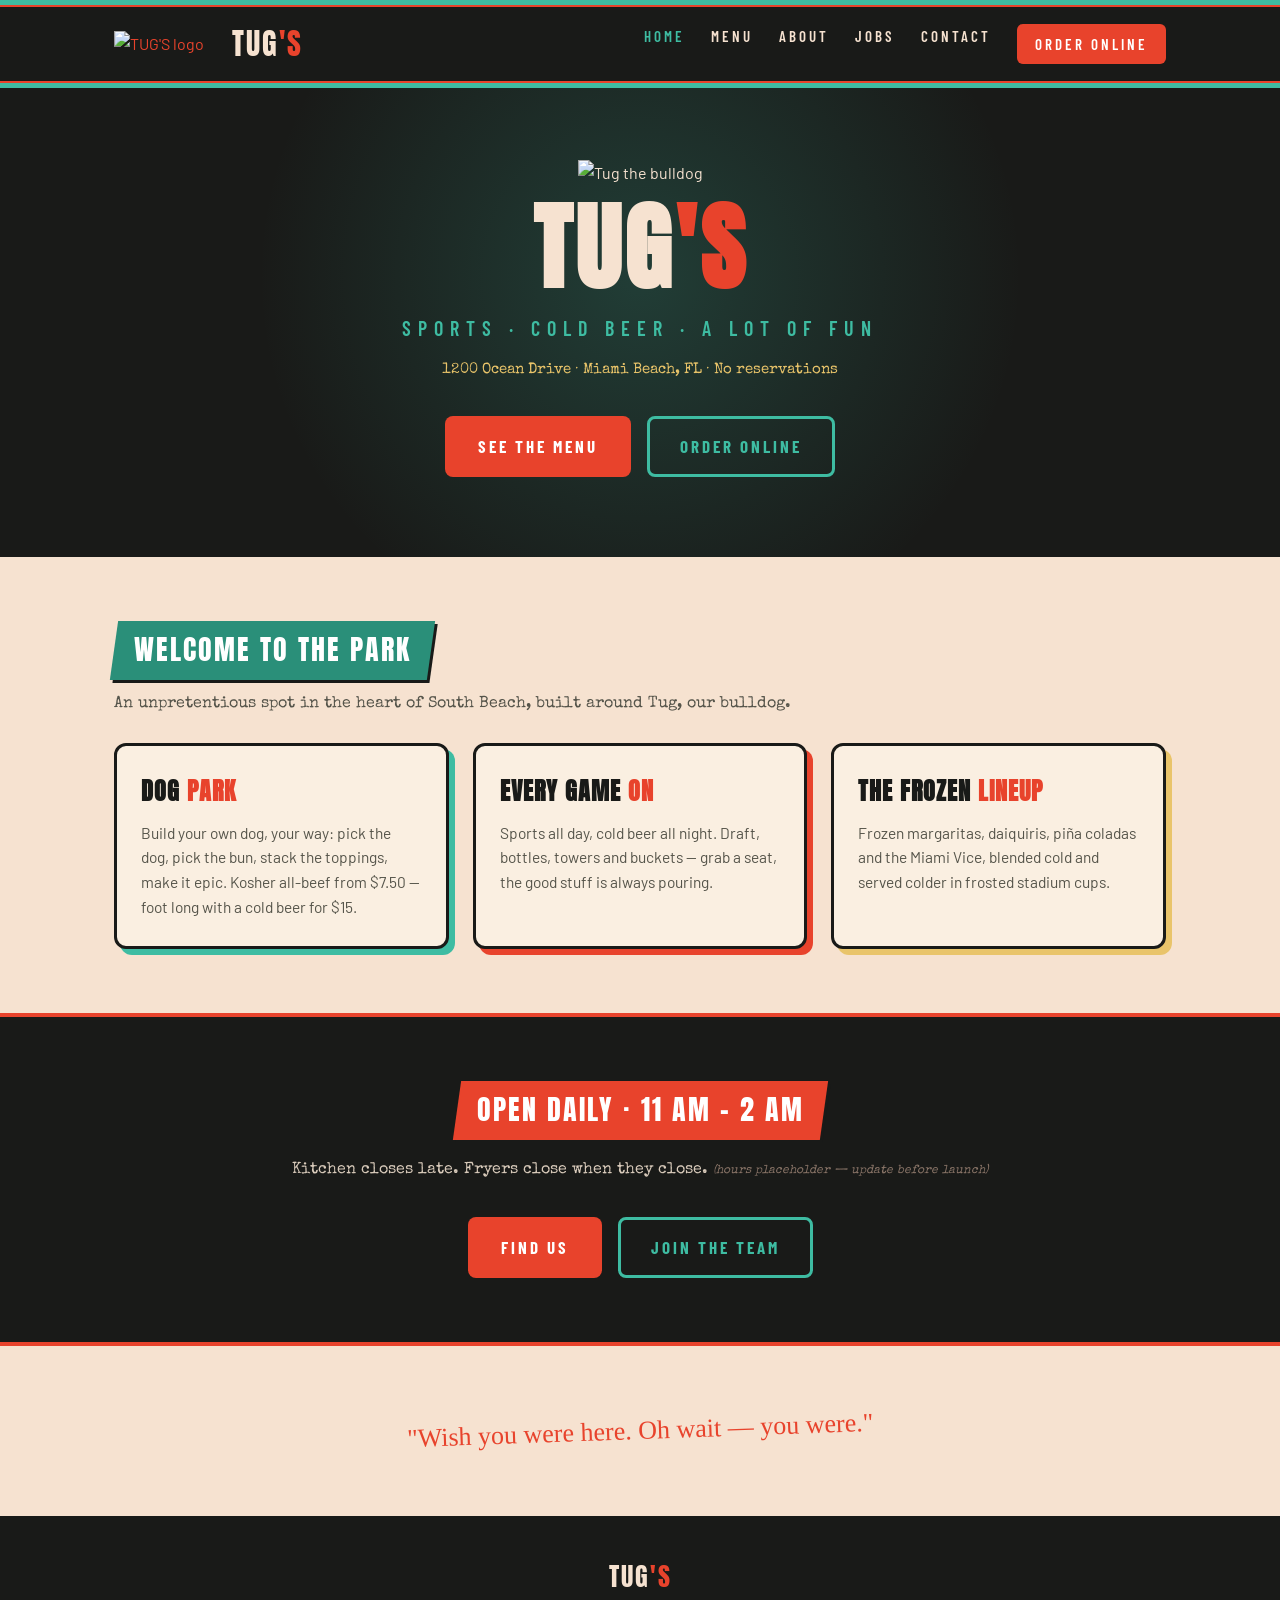
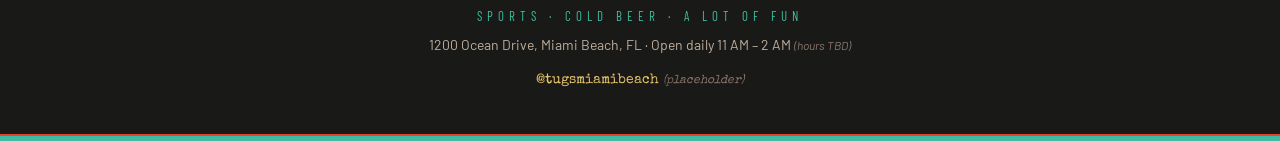
==== index.html @ 77f96ed5 "Add files via upload" ====
<!DOCTYPE html>
<html lang="en">
<head>
<meta charset="UTF-8">
<meta name="viewport" content="width=device-width, initial-scale=1">
<title>TUG'S — Sports Bar & Restaurant, Miami Beach</title>
<meta name="description" content="TUG'S: sports, cold beer and a lot of fun at 1200 Ocean Drive, Miami Beach. Build-your-own dogs, smash burgers, frozen drinks.">
<link rel="preconnect" href="https://fonts.googleapis.com">
<link href="https://fonts.googleapis.com/css2?family=Anton&family=Barlow:wght@400;600&family=Barlow+Condensed:wght@600;700&family=Special+Elite&family=Permanent+Marker&display=swap" rel="stylesheet">
<link rel="stylesheet" href="styles.css">
<link rel="icon" href="assets/logo.png">
</head>
<body>
<div class="stripes"></div>
<header><div class="nav">
  <a href="index.html"><img src="assets/logo.png" alt="TUG'S logo"></a>
  <a href="index.html" class="brand">TUG<span>'S</span></a>
  <nav>
    <a href="index.html" class="active">Home</a>
    <a href="menu.html" >Menu</a>
    <a href="about.html" >About</a>
    <a href="jobs.html" >Jobs</a>
    <a href="contact.html" >Contact</a>
    <a href="#" class="cta" title="Coming soon">Order Online</a>
  </nav>
  <button class="burger" aria-label="Abrir menú" aria-expanded="false"><span></span><span></span><span></span></button>
</div></header>
<div class="stripes b"></div>

<div class="hero">
  <div class="glow"></div>
  <img src="assets/logo.png" alt="Tug the bulldog">
  <h1>TUG<span>'S</span></h1>
  <div class="tag">Sports &middot; Cold Beer &middot; A Lot of Fun</div>
  <div class="addr">1200 Ocean Drive &middot; Miami Beach, FL &middot; No reservations</div>
  <div class="btns">
    <a class="btn solid" href="menu.html">See the Menu</a>
    <a class="btn ghost" href="#" title="Coming soon">Order Online</a>
  </div>
</div>

<section><div class="wrap">
  <span class="plate"><span>WELCOME TO THE PARK</span></span>
  <p class="sec-sub">An unpretentious spot in the heart of South Beach, built around Tug, our bulldog.</p>
  <div class="cards">
    <div class="card"><h3>DOG <em>PARK</em></h3><p>Build your own dog, your way: pick the dog, pick the bun, stack the toppings, make it epic. Kosher all-beef from $7.50 &mdash; foot long with a cold beer for $15.</p></div>
    <div class="card"><h3>EVERY GAME <em>ON</em></h3><p>Sports all day, cold beer all night. Draft, bottles, towers and buckets &mdash; grab a seat, the good stuff is always pouring.</p></div>
    <div class="card"><h3>THE FROZEN <em>LINEUP</em></h3><p>Frozen margaritas, daiquiris, pi&ntilde;a coladas and the Miami Vice, blended cold and served colder in frosted stadium cups.</p></div>
  </div>
</div></section>

<div class="band-dark"><section><div class="wrap" style="text-align:center">
  <span class="plate"><span>OPEN DAILY &middot; 11 AM &ndash; 2 AM</span></span>
  <p style="margin-top:18px;font-family:'Special Elite',monospace">Kitchen closes late. Fryers close when they close. <span class="ph">(hours placeholder &mdash; update before launch)</span></p>
  <div class="btns"><a class="btn solid" href="contact.html">Find Us</a><a class="btn ghost" href="jobs.html">Join the Team</a></div>
</div></section></div>

<section><div class="wrap" style="text-align:center">
  <p class="scrawl" style="font-size:26px">"Wish you were here. Oh wait &mdash; you were."</p>
</div></section>

<footer>
  <div class="fbrand">TUG<span>'S</span></div>
  <div class="ftag">Sports &middot; Cold Beer &middot; A Lot of Fun</div>
  <div class="faddr">1200 Ocean Drive, Miami Beach, FL &middot; Open daily 11 AM &ndash; 2 AM <span class="ph">(hours TBD)</span></div>
  <div class="fsocial"><a href="https://instagram.com/tugsmiamibeach">@tugsmiamibeach</a> <span class="ph">(placeholder)</span></div>
</footer>
<div class="stripes b"></div>

<script>
(function(){
  var b = document.querySelector('.burger'), h = document.querySelector('header');
  if(!b) return;
  b.addEventListener('click', function(){
    var open = h.classList.toggle('open');
    b.setAttribute('aria-expanded', open);
  });
  document.querySelectorAll('header nav a').forEach(function(a){
    a.addEventListener('click', function(){ h.classList.remove('open'); b.setAttribute('aria-expanded','false'); });
  });
})();
</script>
</body></html>
---- styles.css ----
:root{
  --teal:#3EBCA2; --teal-deep:#2A8F79; --coral:#E8432C; --ink:#191A18;
  --blush:#F6E2D0; --blush-2:#FAEFE1; --gold:#E9C46A; --gray:#55544a;
}
*{margin:0;padding:0;box-sizing:border-box}
html{scroll-behavior:smooth}
body{font-family:'Barlow',sans-serif;color:var(--ink);background:var(--blush);line-height:1.6}
img{max-width:100%}
a{color:var(--coral);text-decoration:none}
.wrap{max-width:1100px;margin:0 auto;padding:0 24px}

/* team stripes */
.stripes{height:10px;background:var(--coral);border-top:5px solid var(--teal);border-bottom:3px solid var(--ink)}
.stripes.b{border-top:3px solid var(--ink);border-bottom:5px solid var(--teal)}

/* header */
header{background:var(--ink);position:sticky;top:0;z-index:50}
.nav{display:flex;align-items:center;gap:28px;padding:10px 24px;max-width:1100px;margin:0 auto}
.nav img{height:58px}
.nav .brand{font-family:'Anton',sans-serif;font-size:30px;color:var(--blush);letter-spacing:2px}
.nav .brand span{color:var(--coral)}
.nav nav{margin-left:auto;display:flex;gap:26px;flex-wrap:wrap}
.nav nav a{font-family:'Barlow Condensed',sans-serif;font-weight:600;letter-spacing:3px;font-size:15px;color:var(--blush);text-transform:uppercase}
.nav nav a:hover,.nav nav a.active{color:var(--teal)}
.nav .cta{background:var(--coral);color:#fff !important;padding:8px 18px;border-radius:6px}
.nav .cta:hover{background:#d13a24;color:#fff !important}

/* hero */
.hero{background:var(--ink);color:var(--blush);text-align:center;padding:72px 24px 80px;position:relative;overflow:hidden}
.hero .glow{position:absolute;left:50%;top:40%;width:900px;height:900px;transform:translate(-50%,-50%);
  background:radial-gradient(circle,rgba(62,188,162,.22),transparent 60%);pointer-events:none}
.hero img{height:230px;position:relative}
.hero h1{font-family:'Anton',sans-serif;font-size:clamp(52px,9vw,96px);letter-spacing:4px;line-height:1;margin-top:14px;position:relative}
.hero h1 span{color:var(--coral)}
.hero .tag{font-family:'Barlow Condensed',sans-serif;font-weight:600;letter-spacing:7px;font-size:clamp(14px,2.4vw,20px);color:var(--teal);margin-top:16px;text-transform:uppercase;position:relative}
.hero .addr{font-family:'Special Elite',monospace;font-size:15px;color:var(--gold);margin-top:14px;position:relative}
.btns{display:flex;gap:16px;justify-content:center;margin-top:34px;flex-wrap:wrap;position:relative}
.btn{font-family:'Barlow Condensed',sans-serif;font-weight:700;letter-spacing:3px;font-size:17px;text-transform:uppercase;
  padding:14px 30px;border-radius:8px;display:inline-block;border:3px solid transparent}
.btn.solid{background:var(--coral);color:#fff}
.btn.solid:hover{background:#d13a24}
.btn.ghost{border-color:var(--teal);color:var(--teal)}
.btn.ghost:hover{background:var(--teal);color:var(--ink)}

/* sections */
section{padding:64px 0}
.plate{display:inline-block;background:var(--teal-deep);color:#fff;font-family:'Anton',sans-serif;
  font-size:clamp(20px,3vw,28px);letter-spacing:2px;padding:6px 20px 8px;transform:skew(-8deg);box-shadow:3px 3px 0 var(--ink)}
.plate.or{background:var(--coral)}
.plate span{display:inline-block;transform:skew(8deg)}
.sec-sub{font-family:'Special Elite',monospace;color:var(--gray);margin:12px 0 26px;font-size:16px}

/* cards */
.cards{display:grid;grid-template-columns:repeat(auto-fit,minmax(260px,1fr));gap:24px;margin-top:10px}
.card{background:var(--blush-2);border:3px solid var(--ink);border-radius:12px;padding:26px 24px;box-shadow:6px 6px 0 var(--teal)}
.card:nth-child(2){box-shadow:6px 6px 0 var(--coral)}
.card:nth-child(3){box-shadow:6px 6px 0 var(--gold)}
.card h3{font-family:'Anton',sans-serif;font-size:24px;letter-spacing:1px;margin-bottom:10px}
.card h3 em{font-style:normal;color:var(--coral)}
.card p{font-size:15.5px;color:var(--gray)}

/* dark band */
.band-dark{background:var(--ink);color:var(--blush);border-top:4px solid var(--coral);border-bottom:4px solid var(--coral)}
.band-dark .plate{background:var(--coral)}
.band-dark p{color:#d9cbbb}

/* menu page */
.menu-nav{display:flex;gap:12px;flex-wrap:wrap;margin:20px 0 8px}
.menu-nav a{font-family:'Barlow Condensed',sans-serif;font-weight:700;letter-spacing:2px;font-size:14px;text-transform:uppercase;
  border:2px solid var(--ink);border-radius:20px;padding:6px 16px;color:var(--ink)}
.menu-nav a:hover{background:var(--ink);color:var(--blush)}
.mgrid{display:grid;grid-template-columns:1fr 1fr;gap:8px 56px;margin-top:18px}
@media(max-width:760px){.mgrid{grid-template-columns:1fr}}
.mi{padding:9px 0;border-bottom:2px dotted rgba(25,26,24,.25)}
.mi .l{display:flex;align-items:baseline;gap:10px}
.mi .n{font-family:'Barlow Condensed',sans-serif;font-weight:700;font-size:18px;letter-spacing:.5px;text-transform:uppercase}
.mi .dots{flex:1}
.mi .p{font-family:'Barlow Condensed',sans-serif;font-weight:700;font-size:18px;color:var(--coral);white-space:nowrap}
.mi .d{font-size:14px;color:var(--gray);margin-top:2px}
.note{font-family:'Special Elite',monospace;font-size:14px;color:var(--teal-deep);margin:8px 0}

/* dog park feature */
.dogpark{background:var(--ink);color:var(--blush);border:4px solid var(--coral);border-radius:14px;
  box-shadow:10px 10px 0 var(--teal);padding:34px 34px 30px;position:relative;overflow:hidden;margin:26px 0}
.dogpark .fence{position:absolute;top:0;left:0;right:0;height:16px;
  background:repeating-linear-gradient(90deg,var(--teal) 0 14px,transparent 14px 30px);opacity:.55}
.dogpark h2{font-family:'Anton',sans-serif;font-size:clamp(38px,6vw,58px);letter-spacing:2px}
.dogpark h2 em{font-style:normal;color:var(--coral)}
.dogpark .tag{font-family:'Special Elite',monospace;color:var(--teal);margin:6px 0 22px}
.steps{display:grid;grid-template-columns:repeat(auto-fit,minmax(170px,1fr));gap:22px}
.steps h4{font-family:'Barlow Condensed',sans-serif;font-weight:700;font-size:14px;letter-spacing:1.5px;color:#fff;
  background:var(--teal-deep);display:inline-block;padding:3px 10px;border-radius:4px;margin-bottom:8px}
.steps .or h4{background:var(--coral)}
.steps div p{font-size:15px;color:#e8dccb}
.steps b{color:#fff}
.steps .pp{color:var(--coral);font-weight:700}
.dogpark .pup{position:absolute;right:26px;top:20px;width:110px}
@media(max-width:700px){.dogpark .pup{display:none}}

/* jobs */
.job{background:var(--blush-2);border:3px solid var(--ink);border-radius:12px;padding:26px;margin-bottom:22px;box-shadow:5px 5px 0 var(--teal)}
.job h3{font-family:'Anton',sans-serif;font-size:26px;letter-spacing:1px}
.job .pay{font-family:'Barlow Condensed',sans-serif;font-weight:700;color:var(--coral);letter-spacing:1px;font-size:17px;margin:4px 0 10px}
.job p{font-size:15.5px;color:var(--gray)}
.job .apply{display:inline-block;margin-top:12px}

/* footer */
footer{background:var(--ink);color:var(--blush);padding:40px 24px;text-align:center}
footer .fbrand{font-family:'Anton',sans-serif;font-size:26px;letter-spacing:2px}
footer .fbrand span{color:var(--coral)}
footer .ftag{font-family:'Barlow Condensed',sans-serif;letter-spacing:5px;font-size:13px;color:var(--teal);margin:8px 0;text-transform:uppercase}
footer .faddr{font-size:14px;color:#bfae9d}
footer .fsocial{margin-top:12px;font-family:'Special Elite',monospace;font-size:14px}
footer .fsocial a{color:var(--gold)}
.scrawl{font-family:'Permanent Marker',cursive;color:var(--coral);transform:rotate(-2deg);display:inline-block}
.ph{font-size:12px;color:#8a7568;font-style:italic}

/* responsive fixes */
.split{display:grid;grid-template-columns:1fr 340px;gap:44px;align-items:center}
.split2{display:grid;grid-template-columns:1fr 1fr;gap:40px;align-items:start}
@media(max-width:820px){
  .split,.split2{grid-template-columns:1fr}
  .nav{flex-wrap:wrap;justify-content:center;gap:14px;padding:10px 14px}
  .nav nav{margin-left:0;justify-content:center;gap:16px;width:100%}
  section{padding:44px 0}
}

/* menu accordion */
details.msec{margin-top:34px}
details.msec>summary{list-style:none;cursor:pointer;display:flex;align-items:center;gap:14px}
details.msec>summary::-webkit-details-marker{display:none}
.chev{display:none;font-size:20px;color:var(--coral);transition:transform .2s;font-family:'Barlow Condensed',sans-serif;font-weight:700}
details[open]>summary .chev{transform:rotate(180deg)}
@media(max-width:760px){
  .chev{display:inline-block}
  details.msec{border-bottom:2px solid rgba(25,26,24,.15);padding-bottom:18px;margin-top:22px}
}
@media(min-width:761px){ details.msec>summary{pointer-events:none} }

/* hamburger nav */
.burger{display:none;margin-left:auto;background:none;border:0;cursor:pointer;padding:8px;z-index:60}
.burger span{display:block;width:27px;height:3px;background:var(--blush);margin:5px 0;border-radius:2px;transition:.25s}
@media(max-width:820px){
  .nav{flex-wrap:nowrap;justify-content:flex-start;gap:14px}
  .burger{display:block}
  .nav nav{display:none;position:absolute;top:100%;left:0;right:0;background:var(--ink);
    flex-direction:column;align-items:center;gap:0;padding:8px 0 20px;border-bottom:4px solid var(--coral);width:auto;margin:0}
  .nav nav a{padding:13px 0;font-size:17px}
  .nav nav .cta{margin-top:10px;padding:10px 28px}
  header.open .nav nav{display:flex}
  header.open .burger span:nth-child(1){transform:translateY(8px) rotate(45deg)}
  header.open .burger span:nth-child(2){opacity:0}
  header.open .burger span:nth-child(3){transform:translateY(-8px) rotate(-45deg)}
}
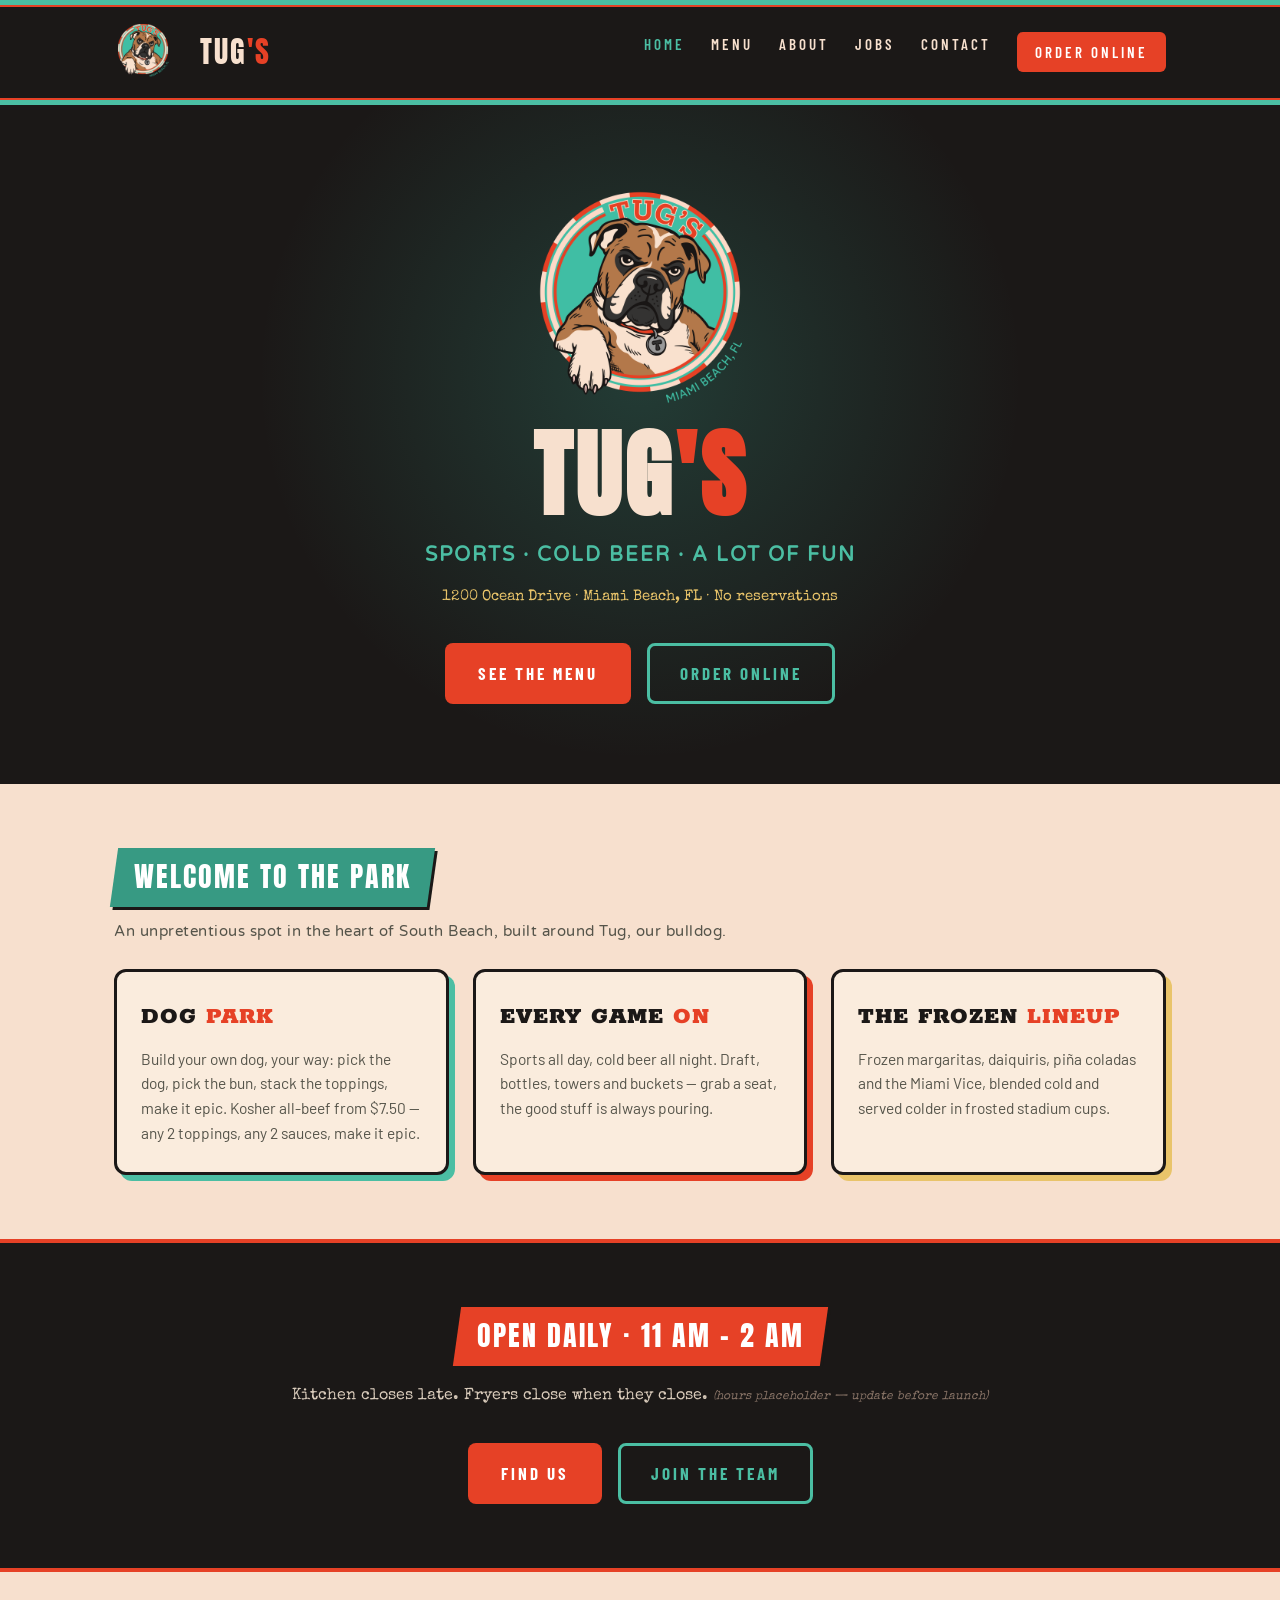
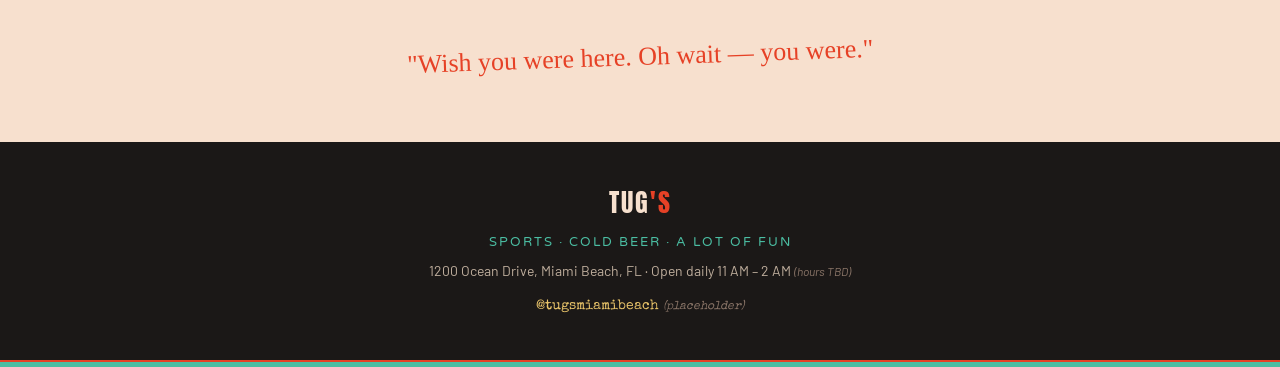
==== commit 5063b17e: "Add files via upload" ====
--- a/index.html
+++ b/index.html
@@ -6,7 +6,7 @@
 <title>TUG'S — Sports Bar & Restaurant, Miami Beach</title>
 <meta name="description" content="TUG'S: sports, cold beer and a lot of fun at 1200 Ocean Drive, Miami Beach. Build-your-own dogs, smash burgers, frozen drinks.">
 <link rel="preconnect" href="https://fonts.googleapis.com">
-<link href="https://fonts.googleapis.com/css2?family=Anton&family=Barlow:wght@400;600&family=Barlow+Condensed:wght@600;700&family=Special+Elite&family=Permanent+Marker&display=swap" rel="stylesheet">
+<link href="https://fonts.googleapis.com/css2?family=Anton&family=Barlow:wght@400;600&family=Barlow+Condensed:wght@600;700&family=Special+Elite&family=Rokkitt:wght@900&family=Varela+Round&family=Permanent+Marker&display=swap" rel="stylesheet">
 <link rel="stylesheet" href="styles.css">
 <link rel="icon" href="assets/logo.png">
 </head>
@@ -43,7 +43,7 @@
   <span class="plate"><span>WELCOME TO THE PARK</span></span>
   <p class="sec-sub">An unpretentious spot in the heart of South Beach, built around Tug, our bulldog.</p>
   <div class="cards">
-    <div class="card"><h3>DOG <em>PARK</em></h3><p>Build your own dog, your way: pick the dog, pick the bun, stack the toppings, make it epic. Kosher all-beef from $7.50 &mdash; foot long with a cold beer for $15.</p></div>
+    <div class="card"><h3>DOG <em>PARK</em></h3><p>Build your own dog, your way: pick the dog, pick the bun, stack the toppings, make it epic. Kosher all-beef from $7.50 &mdash; any 2 toppings, any 2 sauces, make it epic.</p></div>
     <div class="card"><h3>EVERY GAME <em>ON</em></h3><p>Sports all day, cold beer all night. Draft, bottles, towers and buckets &mdash; grab a seat, the good stuff is always pouring.</p></div>
     <div class="card"><h3>THE FROZEN <em>LINEUP</em></h3><p>Frozen margaritas, daiquiris, pi&ntilde;a coladas and the Miami Vice, blended cold and served colder in frosted stadium cups.</p></div>
   </div>
--- a/styles.css
+++ b/styles.css
@@ -1,6 +1,6 @@
 :root{
-  --teal:#3EBCA2; --teal-deep:#2A8F79; --coral:#E8432C; --ink:#191A18;
-  --blush:#F6E2D0; --blush-2:#FAEFE1; --gold:#E9C46A; --gray:#55544a;
+  --teal:#4BBEA3; --teal-deep:#379A83; --coral:#E64126; --ink:#1B1817;
+  --blush:#F7E0CE; --blush-2:#FAECDD; --gold:#E9C46A; --gray:#55544a;
 }
 *{margin:0;padding:0;box-sizing:border-box}
 html{scroll-behavior:smooth}
@@ -94,7 +94,7 @@
 .steps div p{font-size:15px;color:#e8dccb}
 .steps b{color:#fff}
 .steps .pp{color:var(--coral);font-weight:700}
-.dogpark .pup{position:absolute;right:26px;top:20px;width:110px}
+.dogpark .pup{position:absolute;right:18px;top:12px;width:80px}
 @media(max-width:700px){.dogpark .pup{display:none}}
 
 /* jobs */
@@ -152,3 +152,8 @@
   header.open .burger span:nth-child(2){opacity:0}
   header.open .burger span:nth-child(3){transform:translateY(-8px) rotate(-45deg)}
 }
+
+/* brand refresh: slab (Mokoko-like) + rounded (New Atten-like) accents */
+.card h3,.job h3{font-family:'Rokkitt',serif;font-weight:900}
+.hero .tag,.sec-sub,footer .ftag,.dogpark .tag,.note{font-family:'Varela Round',sans-serif;letter-spacing:2px}
+.sec-sub,.note{font-size:15px;letter-spacing:.5px}
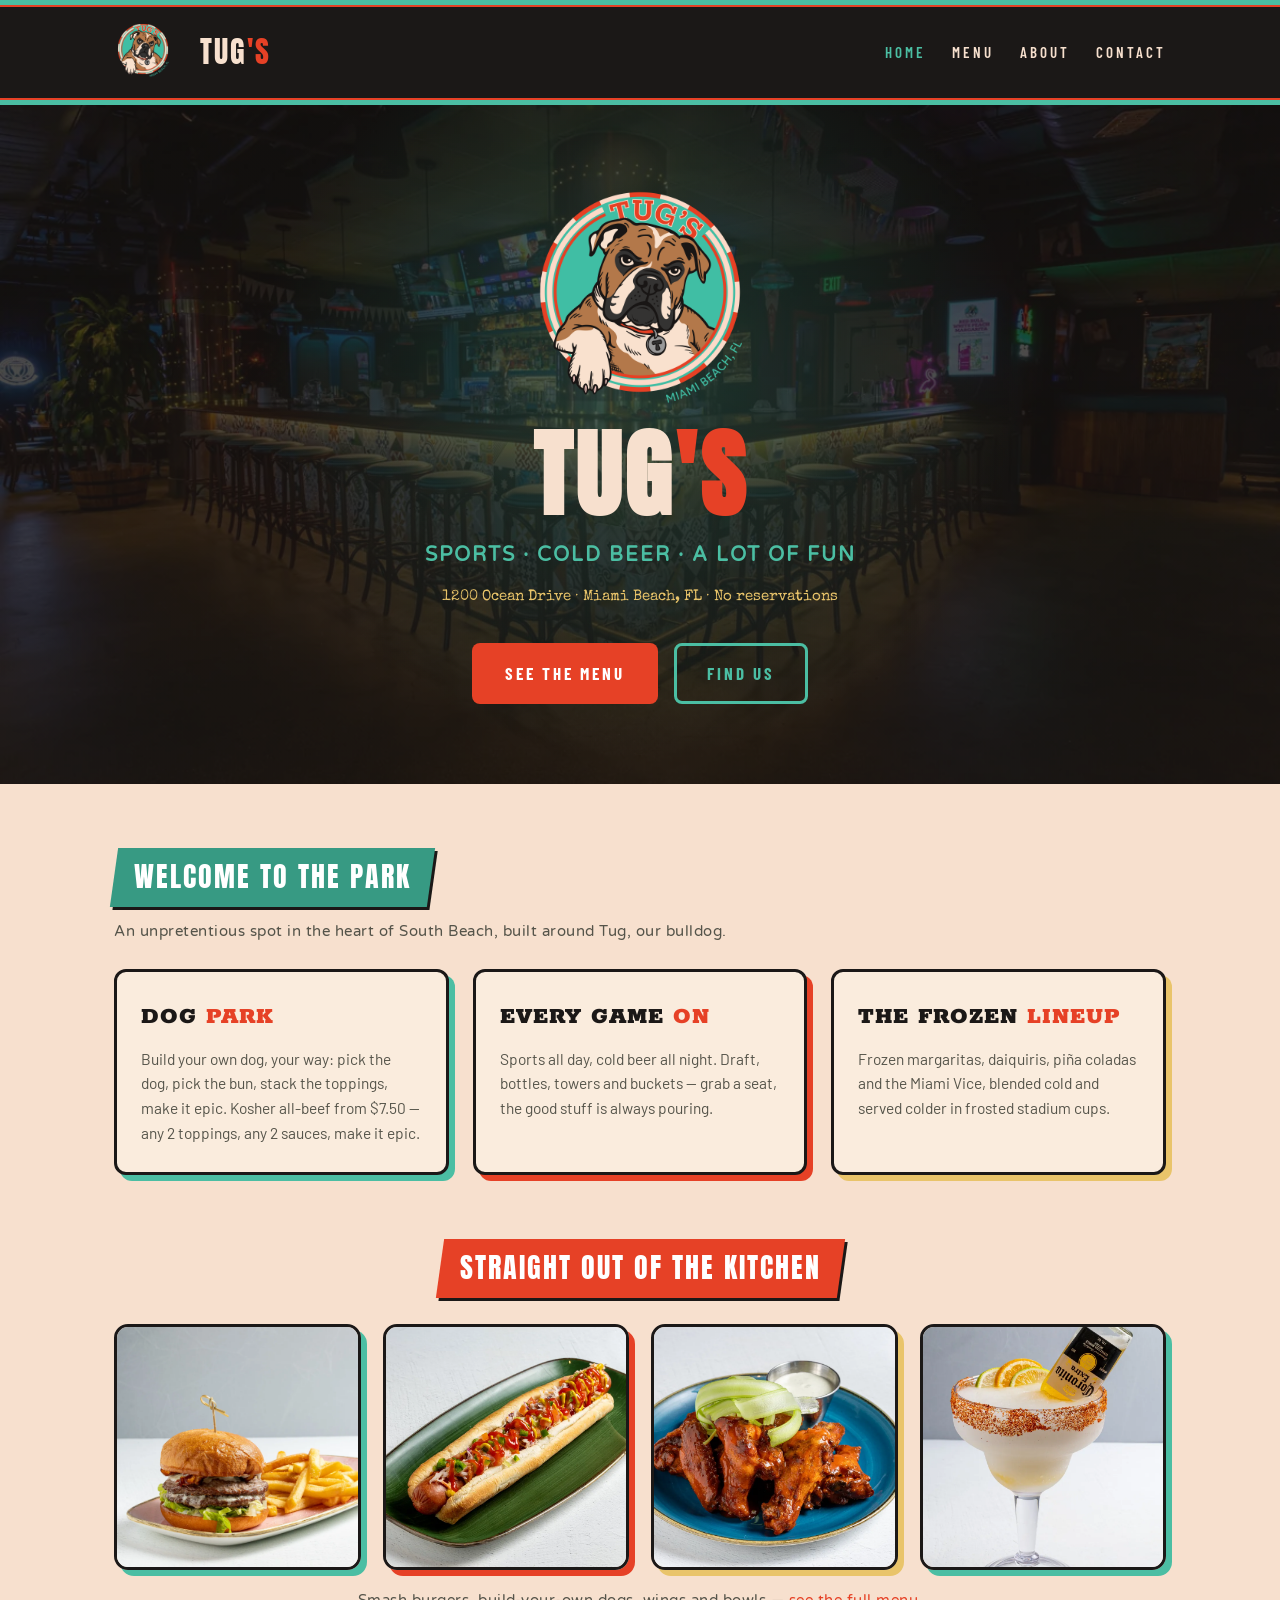
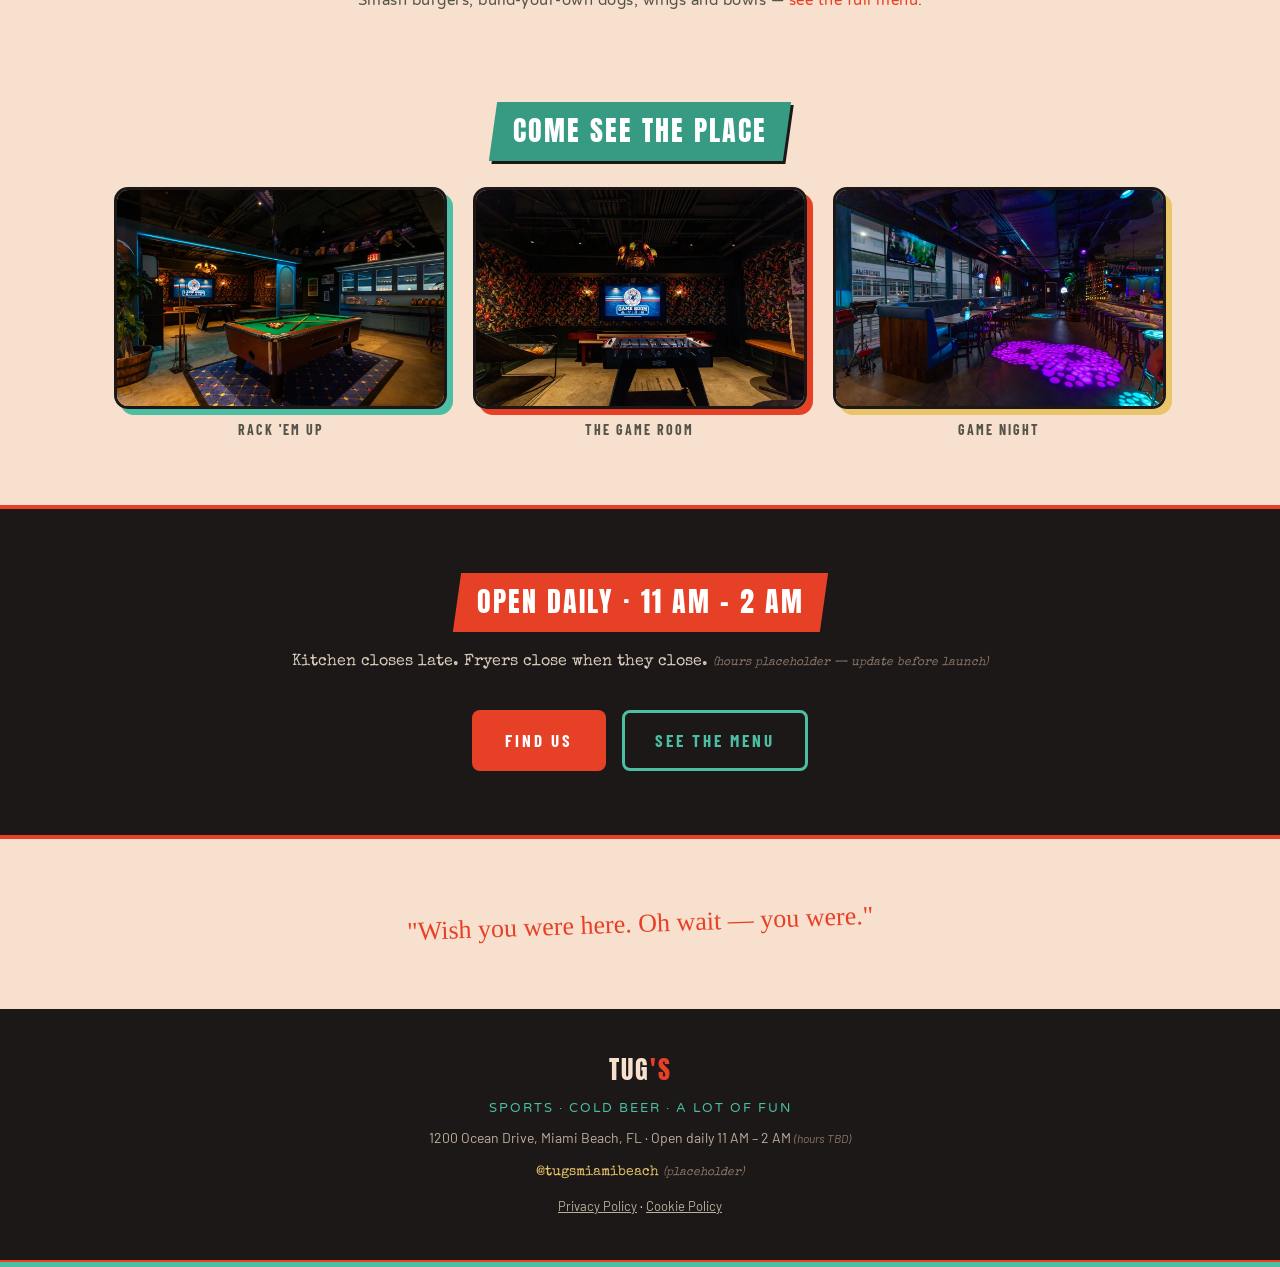
==== commit 2c1dd53e: "Add files via upload" ====
--- a/index.html
+++ b/index.html
@@ -13,29 +13,27 @@
 <body>
 <div class="stripes"></div>
 <header><div class="nav">
-  <a href="index.html"><img src="assets/logo.png" alt="TUG'S logo"></a>
+  <a href="index.html"><img src="assets/logo.png" alt="TUG'S — back to home"></a>
   <a href="index.html" class="brand">TUG<span>'S</span></a>
   <nav>
     <a href="index.html" class="active">Home</a>
     <a href="menu.html" >Menu</a>
     <a href="about.html" >About</a>
-    <a href="jobs.html" >Jobs</a>
     <a href="contact.html" >Contact</a>
-    <a href="#" class="cta" title="Coming soon">Order Online</a>
   </nav>
-  <button class="burger" aria-label="Abrir menú" aria-expanded="false"><span></span><span></span><span></span></button>
+  <button class="burger" aria-label="Open menu" aria-expanded="false"><span></span><span></span><span></span></button>
 </div></header>
 <div class="stripes b"></div>
 
 <div class="hero">
   <div class="glow"></div>
-  <img src="assets/logo.png" alt="Tug the bulldog">
+  <img src="assets/logo.png" alt="TUG'S logo: Tug the bulldog inside a teal roundel — 1200 Ocean Drive, Miami Beach">
   <h1>TUG<span>'S</span></h1>
   <div class="tag">Sports &middot; Cold Beer &middot; A Lot of Fun</div>
   <div class="addr">1200 Ocean Drive &middot; Miami Beach, FL &middot; No reservations</div>
   <div class="btns">
     <a class="btn solid" href="menu.html">See the Menu</a>
-    <a class="btn ghost" href="#" title="Coming soon">Order Online</a>
+    <a class="btn ghost" href="contact.html">Find Us</a>
   </div>
 </div>
 
@@ -49,10 +47,32 @@
   </div>
 </div></section>
 
+
+<section style="padding-top:0"><div class="wrap" style="text-align:center">
+  <span class="plate or"><span>STRAIGHT OUT OF THE KITCHEN</span></span>
+  <div class="foodstrip">
+    <img class="pcard" src="assets/photo_burger.webp" alt="Double smash burger with bacon and fries">
+    <img class="pcard or" src="assets/photo_footlong.webp" alt="Footlong hot dog from the Dog Park">
+    <img class="pcard gd" src="assets/photo_wings.webp" alt="Wings with blue cheese dip">
+    <img class="pcard" src="assets/photo_marg.webp" alt="Tug's Margarita with an upside-down Coronita">
+  </div>
+  <p class="sec-sub" style="margin-top:18px">Smash burgers, build-your-own dogs, wings and bowls &mdash; <a href="menu.html">see the full menu</a>.</p>
+</div></section>
+
+
+<section style="padding-top:0"><div class="wrap" style="text-align:center">
+  <span class="plate"><span>COME SEE THE PLACE</span></span>
+  <div class="gallery">
+    <figure><img class="pcard" src="assets/photo_pool.webp" alt="Pool table in the TUG'S Game Room"><figcaption>Rack 'Em Up</figcaption></figure>
+    <figure><img class="pcard or" src="assets/photo_gameroom.webp" alt="TUG'S Game Room with foosball and shuffleboard"><figcaption>The Game Room</figcaption></figure>
+    <figure><img class="pcard gd" src="assets/photo_dining.webp" alt="Dining room at night with TVs and neon"><figcaption>Game Night</figcaption></figure>
+  </div>
+</div></section>
+
 <div class="band-dark"><section><div class="wrap" style="text-align:center">
   <span class="plate"><span>OPEN DAILY &middot; 11 AM &ndash; 2 AM</span></span>
   <p style="margin-top:18px;font-family:'Special Elite',monospace">Kitchen closes late. Fryers close when they close. <span class="ph">(hours placeholder &mdash; update before launch)</span></p>
-  <div class="btns"><a class="btn solid" href="contact.html">Find Us</a><a class="btn ghost" href="jobs.html">Join the Team</a></div>
+  <div class="btns"><a class="btn solid" href="contact.html">Find Us</a><a class="btn ghost" href="menu.html">See the Menu</a></div>
 </div></section></div>
 
 <section><div class="wrap" style="text-align:center">
@@ -64,6 +84,7 @@
   <div class="ftag">Sports &middot; Cold Beer &middot; A Lot of Fun</div>
   <div class="faddr">1200 Ocean Drive, Miami Beach, FL &middot; Open daily 11 AM &ndash; 2 AM <span class="ph">(hours TBD)</span></div>
   <div class="fsocial"><a href="https://instagram.com/tugsmiamibeach">@tugsmiamibeach</a> <span class="ph">(placeholder)</span></div>
+  <div class="flegal"><a href="privacy.html">Privacy Policy</a> &middot; <a href="cookies.html">Cookie Policy</a></div>
 </footer>
 <div class="stripes b"></div>
 
--- a/styles.css
+++ b/styles.css
@@ -26,7 +26,7 @@
 .nav .cta:hover{background:#d13a24;color:#fff !important}
 
 /* hero */
-.hero{background:var(--ink);color:var(--blush);text-align:center;padding:72px 24px 80px;position:relative;overflow:hidden}
+.hero{background:linear-gradient(rgba(23,20,18,.72),rgba(23,20,18,.84)),url("assets/photo_bar.webp") center 62%/cover no-repeat;color:var(--blush);text-align:center;padding:72px 24px 80px;position:relative;overflow:hidden}
 .hero .glow{position:absolute;left:50%;top:40%;width:900px;height:900px;transform:translate(-50%,-50%);
   background:radial-gradient(circle,rgba(62,188,162,.22),transparent 60%);pointer-events:none}
 .hero img{height:230px;position:relative}
@@ -157,3 +157,38 @@
 .card h3,.job h3{font-family:'Rokkitt',serif;font-weight:900}
 .hero .tag,.sec-sub,footer .ftag,.dogpark .tag,.note{font-family:'Varela Round',sans-serif;letter-spacing:2px}
 .sec-sub,.note{font-size:15px;letter-spacing:.5px}
+
+/* legal pages */
+.legal{max-width:760px}
+.legal h2{font-family:'Rokkitt',serif;font-weight:900;font-size:24px;letter-spacing:.5px;margin:30px 0 8px}
+.legal p{font-size:15.5px;color:var(--gray);margin:10px 0}
+.legal ul{margin:10px 0 10px 22px}
+.legal li{font-size:15.5px;color:var(--gray);margin:6px 0}
+.legal b{color:var(--ink)}
+.legal a{text-decoration:underline}
+footer .flegal{margin-top:12px;font-size:13px}
+footer .flegal a{color:#bfae9d;text-decoration:underline}
+footer .flegal a:hover{color:var(--blush)}
+
+/* photo cards & galleries */
+.pcard{border:3px solid var(--ink);border-radius:14px;object-fit:cover;display:block;width:100%;box-shadow:6px 6px 0 var(--teal)}
+.pcard.or{box-shadow:6px 6px 0 var(--coral)}
+.pcard.gd{box-shadow:6px 6px 0 var(--gold)}
+.gallery{display:grid;grid-template-columns:repeat(3,1fr);gap:26px;margin-top:26px}
+@media(max-width:820px){.gallery{grid-template-columns:1fr;gap:18px}}
+.gallery figure{margin:0}
+.gallery .pcard{aspect-ratio:3/2}
+.gallery figcaption{font-family:'Barlow Condensed',sans-serif;font-weight:700;letter-spacing:2px;font-size:14px;
+  text-transform:uppercase;margin-top:10px;color:var(--gray);text-align:center}
+.foodstrip{display:grid;grid-template-columns:repeat(4,1fr);gap:22px;margin-top:26px}
+.foodstrip img{aspect-ratio:1/1}
+@media(max-width:820px){.foodstrip{grid-template-columns:repeat(2,1fr);gap:14px}}
+.msec-photo{float:right;width:300px;aspect-ratio:3/2;object-fit:cover;margin:10px 0 12px 24px;
+  border:3px solid var(--ink);border-radius:12px;box-shadow:5px 5px 0 var(--teal)}
+@media(max-width:760px){.msec-photo{float:none;display:block;margin:12px auto 4px;width:100%;max-width:420px}}
+.dogpark .dogphoto{position:absolute;right:26px;bottom:20px;width:290px;aspect-ratio:3/2;object-fit:cover;
+  border:3px solid var(--blush);border-radius:12px}
+@media(max-width:1000px){.dogpark .dogphoto{display:none}}
+@media(min-width:1001px){.dogpark .steps{margin-right:320px}}
+
+.menunote{font-family:'Varela Round',sans-serif;font-size:12.5px;color:var(--gray);margin-top:26px}
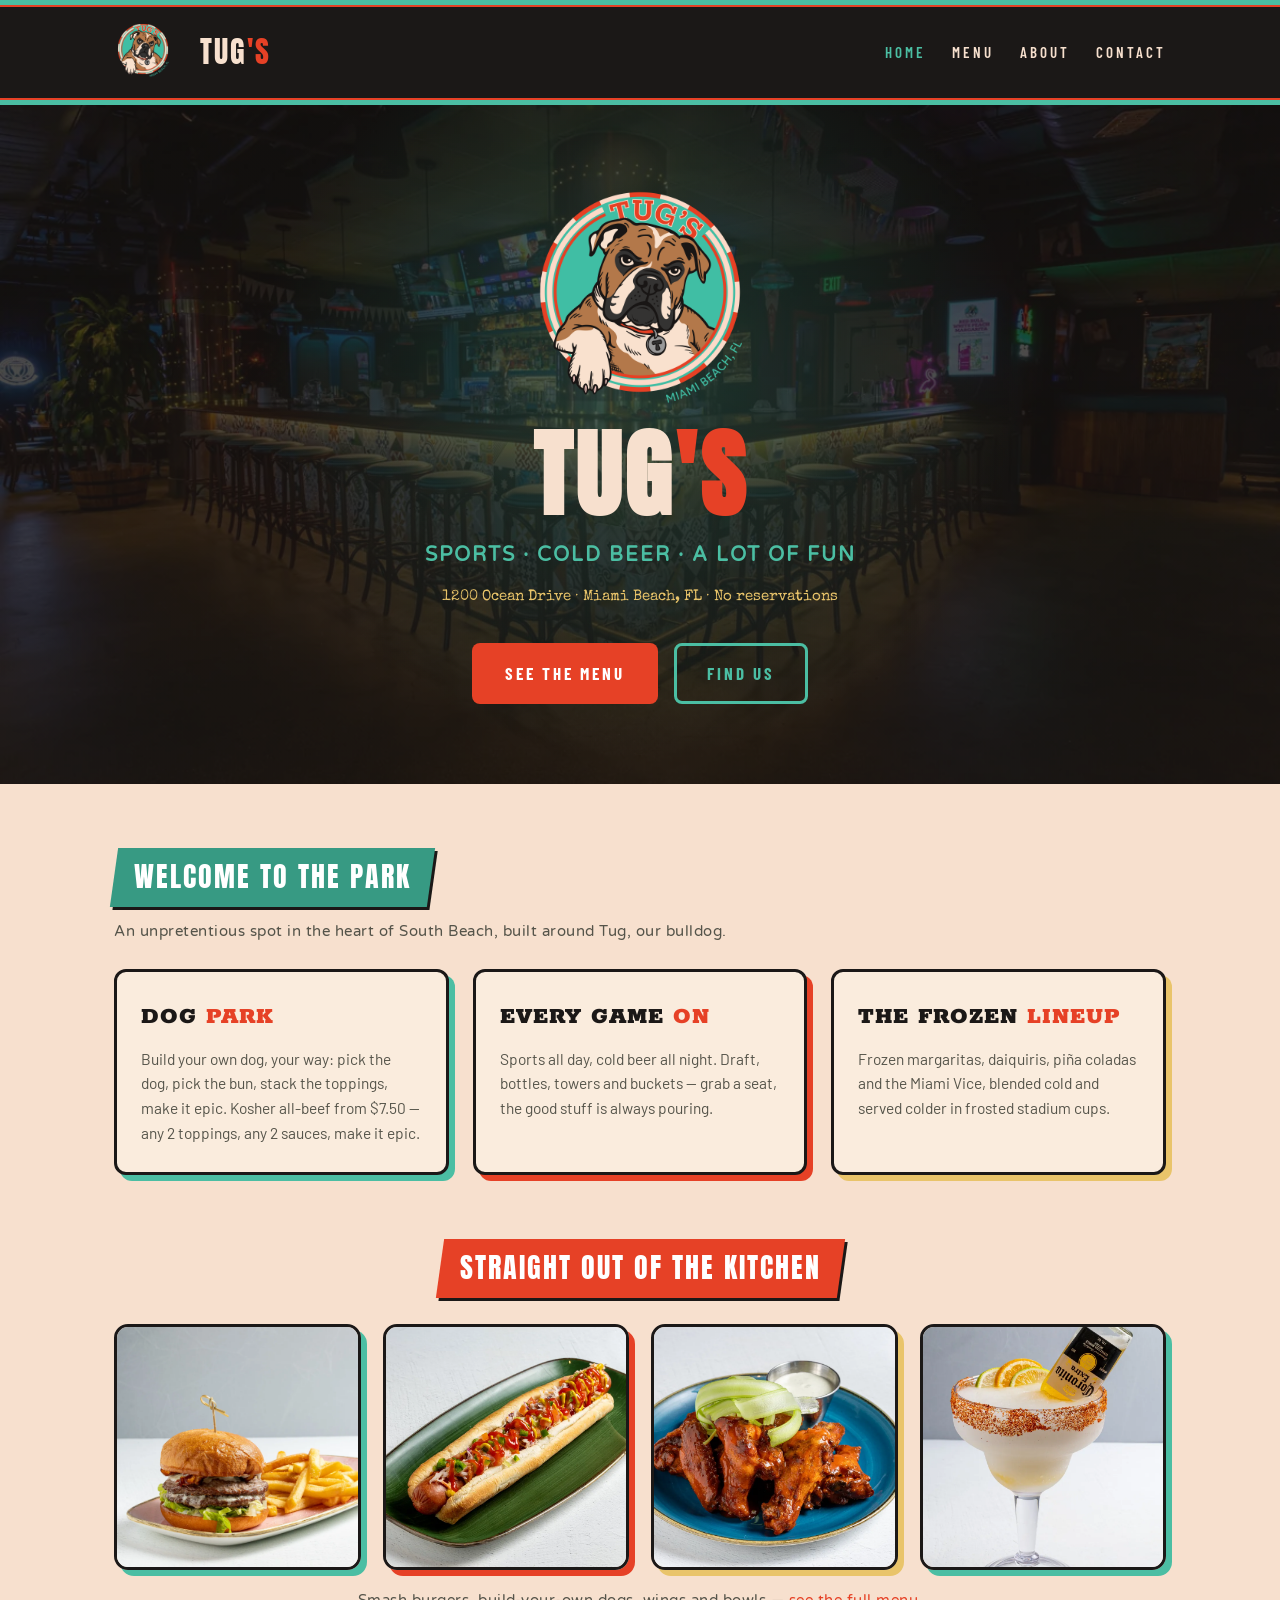
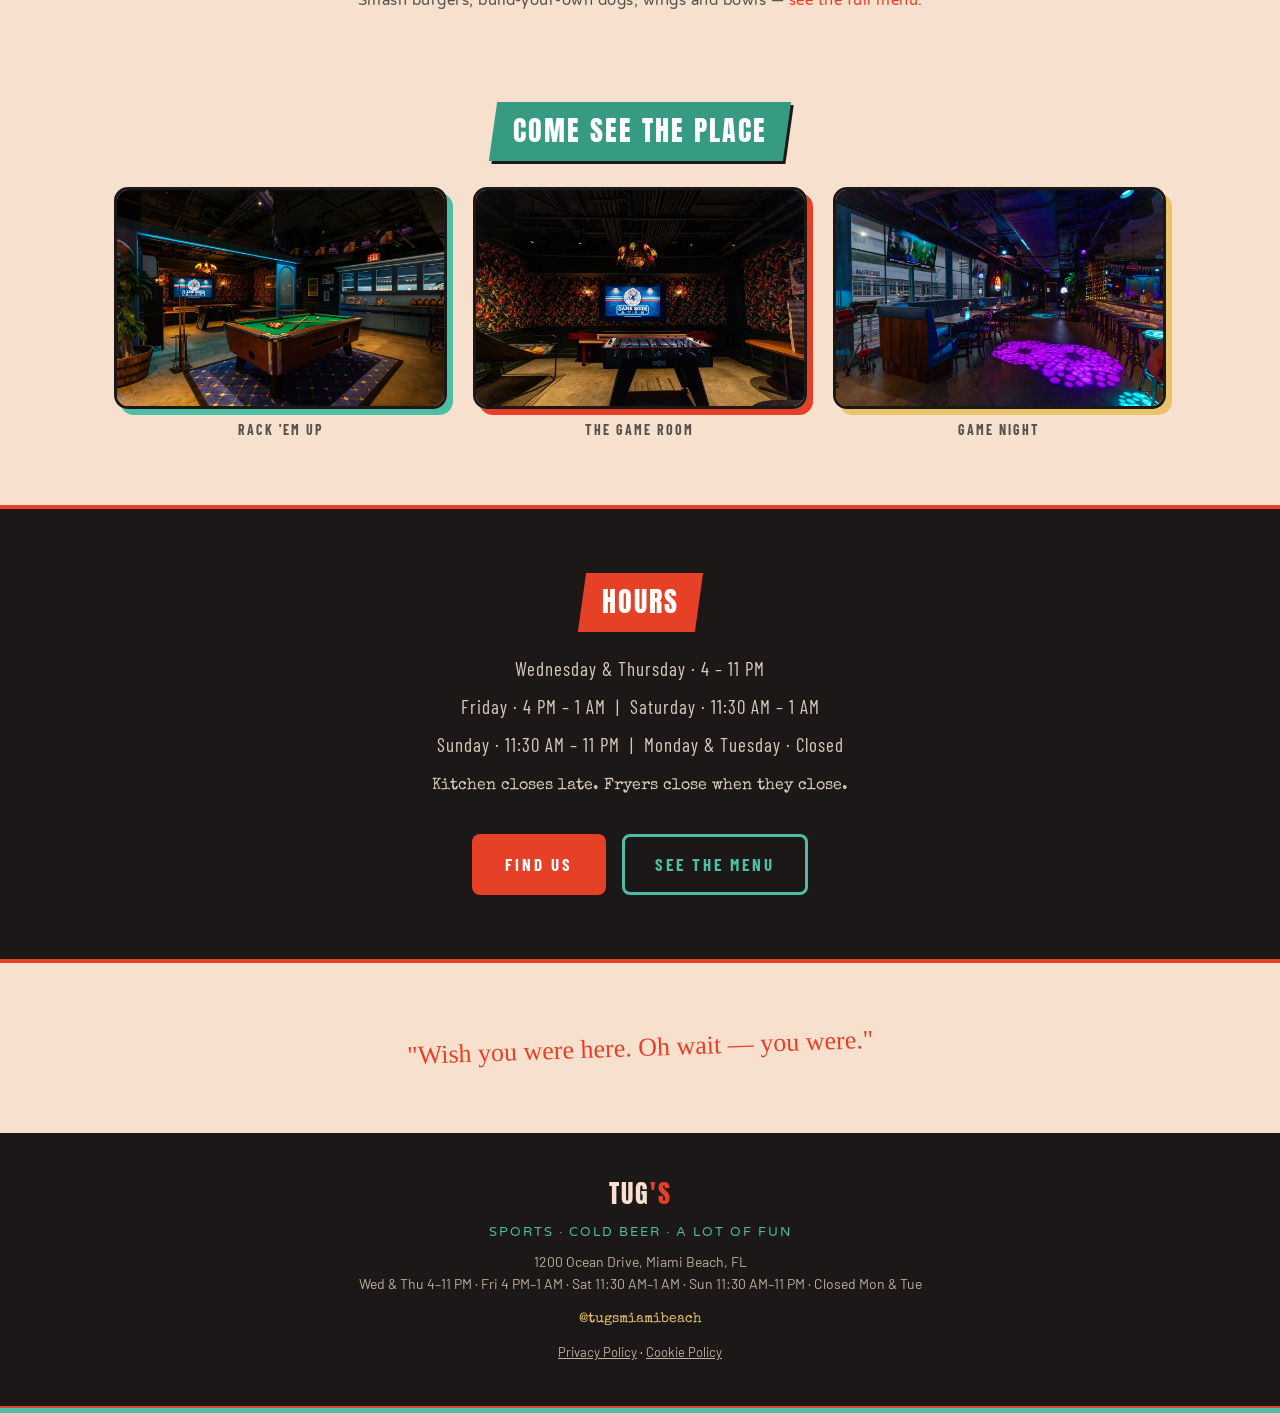
==== commit fb60b3ad: "Add files via upload" ====
--- a/index.html
+++ b/index.html
@@ -70,8 +70,13 @@
 </div></section>
 
 <div class="band-dark"><section><div class="wrap" style="text-align:center">
-  <span class="plate"><span>OPEN DAILY &middot; 11 AM &ndash; 2 AM</span></span>
-  <p style="margin-top:18px;font-family:'Special Elite',monospace">Kitchen closes late. Fryers close when they close. <span class="ph">(hours placeholder &mdash; update before launch)</span></p>
+  <span class="plate"><span>HOURS</span></span>
+  <p style="margin-top:18px;font-family:'Barlow Condensed',sans-serif;font-size:19px;letter-spacing:1px;line-height:2">
+    Wednesday &amp; Thursday &middot; 4 &ndash; 11 PM<br>
+    Friday &middot; 4 PM &ndash; 1 AM &nbsp;|&nbsp; Saturday &middot; 11:30 AM &ndash; 1 AM<br>
+    Sunday &middot; 11:30 AM &ndash; 11 PM &nbsp;|&nbsp; Monday &amp; Tuesday &middot; Closed
+  </p>
+  <p style="margin-top:10px;font-family:'Special Elite',monospace">Kitchen closes late. Fryers close when they close.</p>
   <div class="btns"><a class="btn solid" href="contact.html">Find Us</a><a class="btn ghost" href="menu.html">See the Menu</a></div>
 </div></section></div>
 
@@ -82,8 +87,8 @@
 <footer>
   <div class="fbrand">TUG<span>'S</span></div>
   <div class="ftag">Sports &middot; Cold Beer &middot; A Lot of Fun</div>
-  <div class="faddr">1200 Ocean Drive, Miami Beach, FL &middot; Open daily 11 AM &ndash; 2 AM <span class="ph">(hours TBD)</span></div>
-  <div class="fsocial"><a href="https://instagram.com/tugsmiamibeach">@tugsmiamibeach</a> <span class="ph">(placeholder)</span></div>
+  <div class="faddr">1200 Ocean Drive, Miami Beach, FL<br>Wed &amp; Thu 4&ndash;11 PM &middot; Fri 4 PM&ndash;1 AM &middot; Sat 11:30 AM&ndash;1 AM &middot; Sun 11:30 AM&ndash;11 PM &middot; Closed Mon &amp; Tue</div>
+  <div class="fsocial"><a href="https://instagram.com/tugsmiamibeach">@tugsmiamibeach</a></div>
   <div class="flegal"><a href="privacy.html">Privacy Policy</a> &middot; <a href="cookies.html">Cookie Policy</a></div>
 </footer>
 <div class="stripes b"></div>
